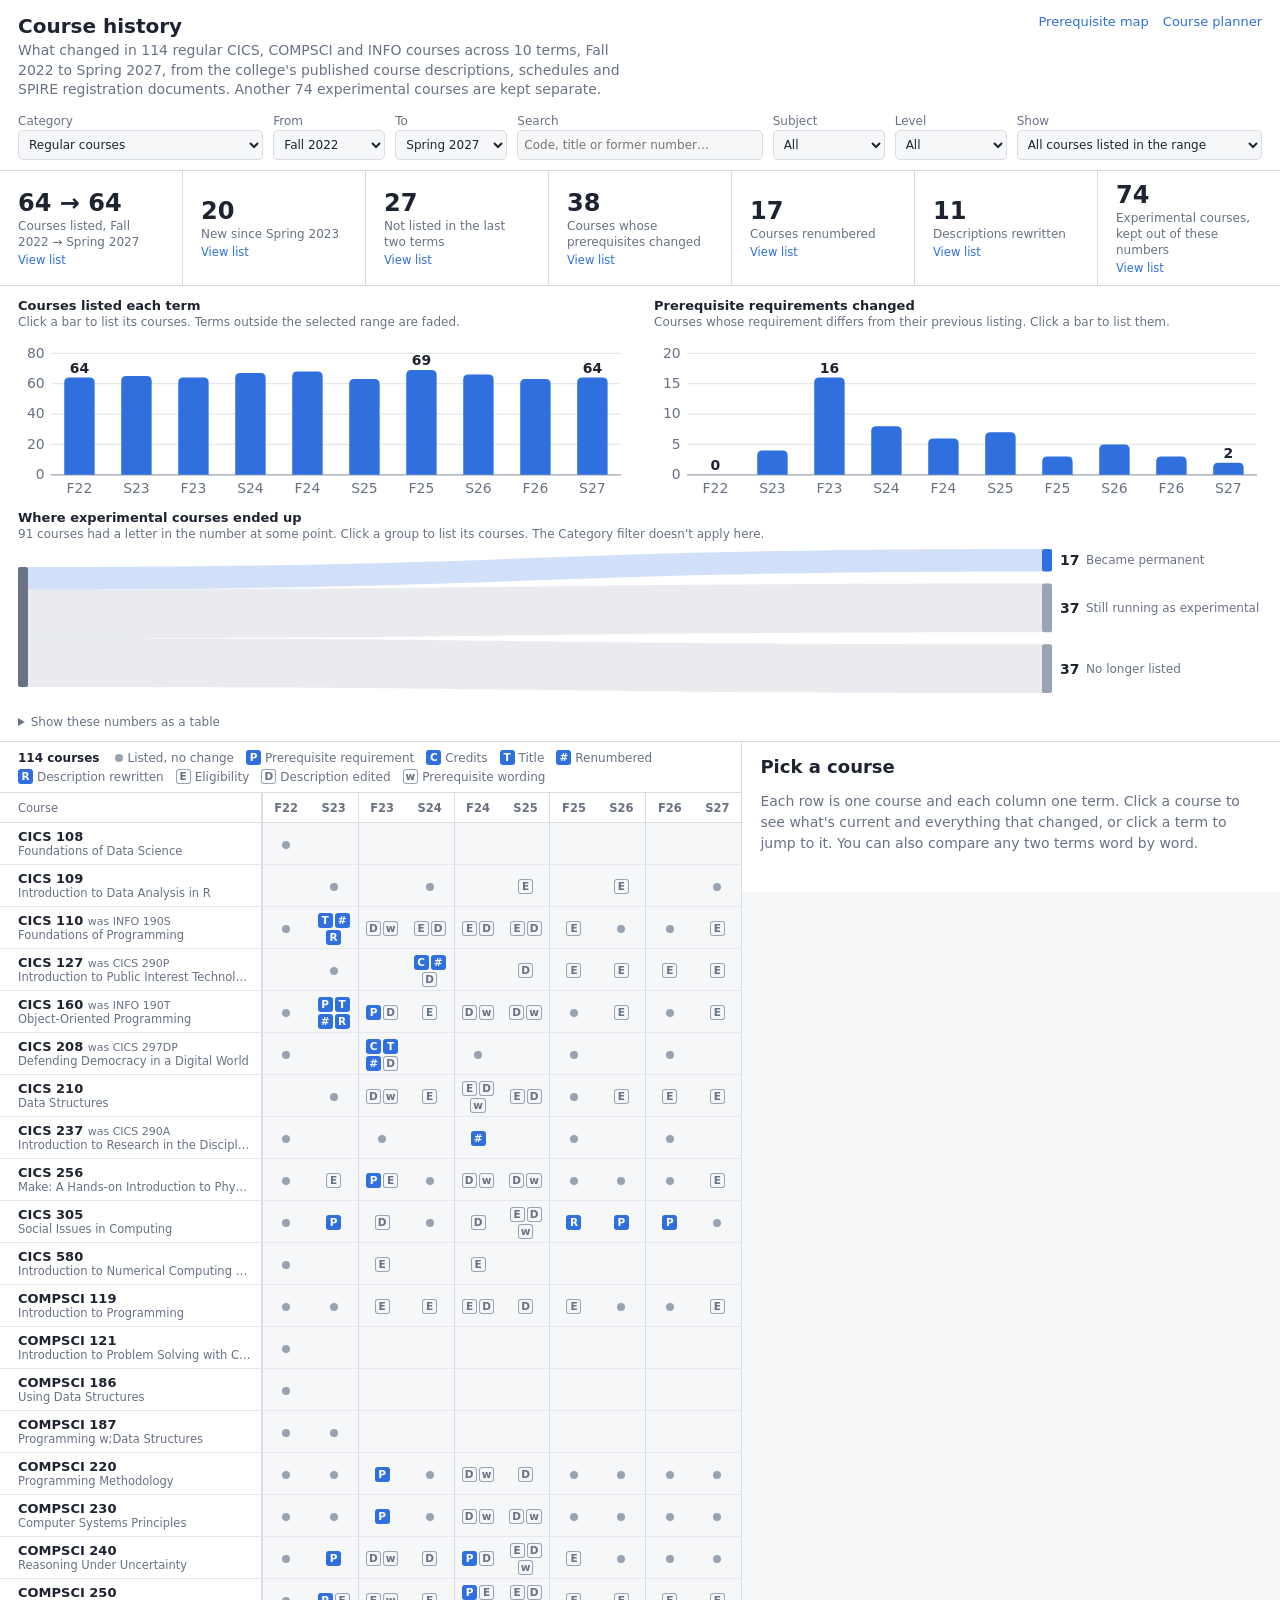
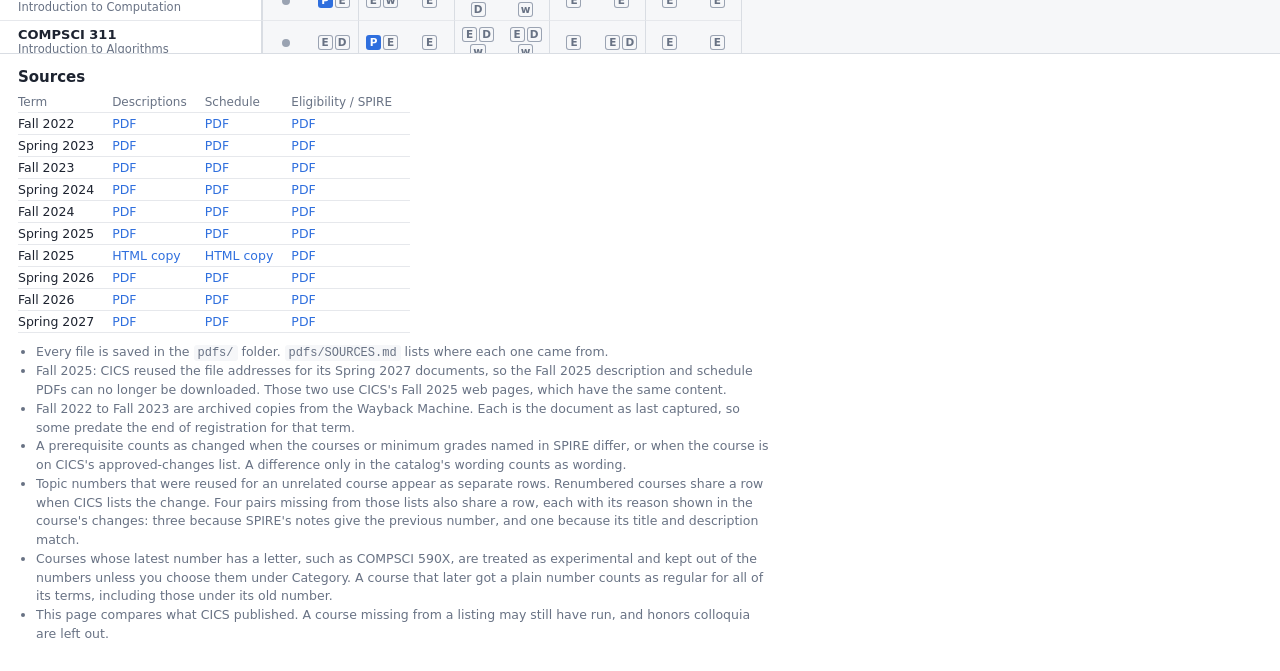
==== index.html @ 748aa666 "Add CICS course history site and course planner Co-Authored-By: Claude Opus 5.5 <noreply@anthropic.c" ====
<!DOCTYPE html>
<html lang="en">
<head>
  <meta charset="utf-8">
  <meta name="viewport" content="width=device-width, initial-scale=1">
  <title>Course History</title>
  <link rel="stylesheet" href="style.css">
  <link rel="stylesheet" href="history.css">
</head>
<body class="history">
  <header id="h-head">
    <div>
      <h1>Course history</h1>
      <p id="h-sub" class="muted"></p>
    </div>
    <nav class="h-nav">
      <a href="map.html">Prerequisite map</a>
      <a href="planner.html">Course planner</a>
    </nav>
  </header>

  <section id="h-filters" aria-label="Filters">
    <label class="wide">Category
      <select id="f-category">
        <option value="regular">Regular courses</option>
        <option value="experimental">Experimental (letter in the number)</option>
        <option value="all">All courses</option>
      </select>
    </label>
    <label>From <select id="f-from"></select></label>
    <label>To <select id="f-to"></select></label>
    <label class="wide">Search <input id="f-search" type="search" placeholder="Code, title or former number…"></label>
    <label>Subject
      <select id="f-subject"><option value="">All</option><option>CICS</option><option>COMPSCI</option><option>INFO</option></select>
    </label>
    <label>Level
      <select id="f-level">
        <option value="">All</option>
        <option value="100">100</option><option value="200">200</option><option value="300">300</option><option value="400">400</option>
        <option value="500">500</option><option value="600">600</option><option value="700">700+</option>
      </select>
    </label>
    <label class="wide">Show
      <select id="f-show">
        <option value="">All courses listed in the range</option>
        <option value="any">Any change</option>
        <option value="prereq">Prerequisite requirement changed</option>
        <option value="prereq-wording">Prerequisite wording changed</option>
        <option value="credits">Credits changed</option>
        <option value="title">Title changed</option>
        <option value="number">Renumbered</option>
        <option value="rewrite">Description rewritten</option>
        <option value="description">Description edited</option>
        <option value="eligibility">Eligibility changed</option>
        <option value="new">New in the range</option>
        <option value="gone">Not listed lately</option>
      </select>
    </label>
  </section>

  <section id="h-stats" aria-label="Summary for the selected range"></section>

  <section id="h-drill" aria-label="List behind the selected summary" hidden></section>

  <section id="h-charts"></section>

  <section id="h-main">
    <div id="h-left">
      <div id="h-legend"></div>
      <div id="h-matrix-wrap"><table id="h-matrix"></table></div>
    </div>
    <aside id="h-detail"></aside>
  </section>

  <section id="h-sources"></section>

  <div id="h-tip" role="status" hidden></div>

  <script src="history-data.js"></script>
  <script src="history.js"></script>
</body>
</html>
---- style.css ----
:root {
  --bg: #f6f7f9;
  --panel: #ffffff;
  --border: #d9dde3;
  --text: #1d2330;
  --muted: #687284;
  --accent: #2f6fde;
  --accent-soft: #e4edfc;
  --warn: #c7501a;
  --warn-soft: #fdeee6;
  --ok: #2b8a4b;
  --col: #eef0f4;
  --col-alt: #e6e9ee;
  --edge: #9aa3b2;
  --node: #ffffff;
  font-family: system-ui, -apple-system, "Segoe UI", sans-serif;
  font-size: 14px;
  color-scheme: light dark;
}

@media (prefers-color-scheme: dark) {
  :root {
    --bg: #15181e;
    --panel: #1d2129;
    --border: #353b47;
    --text: #e3e6ec;
    --muted: #9099a8;
    --accent: #6d9cf5;
    --accent-soft: #263553;
    --warn: #f08a55;
    --warn-soft: #3d2619;
    --ok: #5cc27d;
    --col: #1a1e25;
    --col-alt: #20252e;
    --edge: #5c6577;
    --node: #252a34;
  }
}

* { box-sizing: border-box; }

body {
  margin: 0;
  height: 100vh;
  background: var(--bg);
  color: var(--text);
  overflow: hidden;
}

/* The layout lives in #app rather than on body so elements that browser
   extensions inject into body can't take a grid cell and shift the panes. */
#app {
  height: 100%;
  display: grid;
  grid-template-columns: 290px 1fr;
  grid-template-rows: 100%;
}

body.dragging, body.dragging * { cursor: grabbing !important; user-select: none; }
body.resizing, body.resizing * { cursor: row-resize !important; user-select: none; }

h1 { font-size: 17px; margin: 0; }
h2 { font-size: 15px; margin: 0 0 8px; }
h3 { font-size: 13px; margin: 16px 0 6px; text-transform: uppercase; letter-spacing: .04em; color: var(--muted); }

input, select, textarea, button {
  font: inherit;
  color: inherit;
  background: var(--bg);
  border: 1px solid var(--border);
  border-radius: 5px;
  padding: 4px 6px;
}
input, select, textarea { width: 100%; }
input:not([type=radio]):not([type=checkbox]), select, button { height: 30px; }
button { cursor: pointer; background: var(--panel); white-space: nowrap; }
button:hover { border-color: var(--accent); }
button.danger:hover { border-color: var(--warn); color: var(--warn); }
label { display: block; font-size: 12px; color: var(--muted); margin-bottom: 6px; }
label > input, label > select, label > textarea { margin-top: 2px; color: var(--text); }
code { font-size: 12px; background: var(--bg); padding: 1px 4px; border-radius: 3px; }

.row { display: flex; gap: 8px; align-items: flex-end; }
.row > label { flex: 1; }
.row > button { margin-bottom: 6px; }
.row.buttons { margin-top: 4px; flex-wrap: wrap; }
.muted { color: var(--muted); }
.error { color: var(--warn); }
.hint { margin: 2px 0 6px; font-size: 12px; color: var(--muted); }

/* Sidebar */

#sidebar {
  display: flex;
  flex-direction: column;
  background: var(--panel);
  border-right: 1px solid var(--border);
  min-height: 0;
}
#sidebar section { padding: 12px 14px; border-bottom: 1px solid var(--border); }
#sidebar section.grow { flex: 1; display: flex; flex-direction: column; min-height: 0; border-bottom: none; }
#search { margin-bottom: 8px; }
#nav-history { display: block; padding: 10px 14px; font-size: 12.5px; color: var(--accent); text-decoration: none; border-bottom: 1px solid var(--border); }
#nav-history:hover { text-decoration: underline; }

#catalog { list-style: none; margin: 0; padding: 0; overflow-y: auto; flex: 1; }
#catalog li {
  display: flex;
  align-items: center;
  gap: 6px;
  padding: 5px 6px;
  border-radius: 5px;
  cursor: grab;
  user-select: none;
}
#catalog li:hover { background: var(--bg); }
#catalog li.selected { background: var(--accent-soft); }
#catalog li.in-plan .code { color: var(--accent); }
#catalog .cat-main { flex: 1; min-width: 0; }
#catalog .code { font-weight: 600; }
#catalog .cr { color: var(--muted); font-size: 12px; }
#catalog .title { font-size: 12px; color: var(--muted); white-space: nowrap; overflow: hidden; text-overflow: ellipsis; }
#catalog .where { font-size: 11px; color: var(--accent); white-space: nowrap; }
#catalog .add { padding: 0 8px; font-size: 16px; line-height: 22px; }

/* Main graph */

main { display: flex; flex-direction: column; min-width: 0; min-height: 0; position: relative; }

#summary {
  display: flex;
  align-items: baseline;
  flex-wrap: wrap;
  gap: 18px;
  padding: 12px 18px;
  border-bottom: 1px solid var(--border);
  background: var(--panel);
  color: var(--muted);
}
#summary h1 { color: var(--text); }
.warn-text { color: var(--warn); }
.legend { margin-left: auto; font-size: 12px; display: flex; align-items: center; gap: 6px; }
.lg { display: inline-block; width: 22px; height: 0; border-top: 2px solid var(--edge); margin-left: 8px; }
.lg.dashed { border-top-style: dashed; }
.lg.red { border-color: var(--warn); }
.lg.auto { width: 14px; height: 12px; border: 1.5px dashed var(--muted); border-radius: 3px; }

#graph-wrap { flex: 1; overflow: auto; position: relative; }
#board { position: relative; }
#board svg { position: absolute; left: 0; top: 0; pointer-events: none; }

.col { position: absolute; top: 0; background: var(--col); border-right: 1px solid var(--border); }
.col:nth-child(even) { background: var(--col-alt); }
.col.transfer, .col.unsched { background: repeating-linear-gradient(135deg, var(--col), var(--col) 8px, var(--col-alt) 8px, var(--col-alt) 16px); }
.col.drop { outline: 2px solid var(--accent); outline-offset: -2px; background: var(--accent-soft); }
.col-head {
  position: sticky;
  top: 0;
  height: 52px;
  padding: 8px 12px;
  background: var(--panel);
  border-bottom: 1px solid var(--border);
  z-index: 3;
}
.col-title { font-weight: 600; white-space: nowrap; overflow: hidden; text-overflow: ellipsis; }
.col-sub { font-size: 12px; color: var(--muted); }
.col-head.over .col-sub, .col-head.under .col-sub { color: var(--warn); font-weight: 600; }

.edge { fill: none; stroke: var(--edge); stroke-width: 1.5; }
.edge.coreq { stroke-dasharray: 5 4; }
.edge.bad { stroke: var(--warn); stroke-width: 2; }
.edge.hi { stroke: var(--accent); stroke-width: 2.2; }
.edge.dim { opacity: .18; }
.arrowhead { fill: var(--edge); }
.arrowhead.hi { fill: var(--accent); }
.arrowhead.bad { fill: var(--warn); }

.node {
  position: absolute;
  z-index: 2;
  padding: 6px 8px;
  background: var(--node);
  border: 1.5px solid var(--border);
  border-radius: 7px;
  cursor: grab;
  user-select: none;
  box-shadow: 0 1px 2px rgb(0 0 0 / .06);
  transition: opacity .12s;
}
.node:hover { border-color: var(--accent); }
.node.selected { border-color: var(--accent); box-shadow: 0 0 0 3px var(--accent-soft); }
.node.auto { border-style: dashed; }
.node.warn { border-color: var(--warn); background: linear-gradient(var(--warn-soft), var(--node) 70%); }
.node.stub .title { font-style: italic; }
.node.waived { border-style: dotted; }
.node.waived .cr { font-style: italic; }
.node.dim { opacity: .35; }
.node-top { display: flex; justify-content: space-between; gap: 4px; }
.node .code { font-weight: 600; font-size: 13px; }
.node .cr { font-size: 11px; color: var(--muted); }
.node .title { font-size: 11.5px; color: var(--muted); white-space: nowrap; overflow: hidden; text-overflow: ellipsis; margin-top: 2px; }
.node .badge {
  position: absolute;
  top: -8px;
  right: -8px;
  background: var(--warn);
  color: #fff;
  font-size: 10px;
  font-weight: 700;
  border-radius: 9px;
  padding: 1px 5px;
}

.ghost {
  position: fixed;
  z-index: 100;
  pointer-events: none;
  padding: 4px 8px;
  background: var(--accent);
  color: #fff;
  border-radius: 5px;
  font-weight: 600;
  box-shadow: 0 3px 10px rgb(0 0 0 / .25);
}

#toast {
  position: absolute;
  top: 64px;
  left: 50%;
  transform: translateX(-50%);
  max-width: 80%;
  padding: 8px 14px;
  background: var(--text);
  color: var(--bg);
  border-radius: 6px;
  box-shadow: 0 3px 12px rgb(0 0 0 / .2);
  z-index: 10;
}

/* Details pane (below the graph) */

#splitter {
  height: 6px;
  flex: none;
  cursor: row-resize;
  background: var(--panel);
  border-top: 1px solid var(--border);
  position: relative;
}
#splitter::after {
  content: "";
  position: absolute;
  left: 50%;
  top: 1px;
  width: 40px;
  height: 3px;
  margin-left: -20px;
  border-radius: 2px;
  background: var(--border);
}
#splitter:hover::after { background: var(--accent); }

#details {
  flex: none;
  background: var(--panel);
  overflow-y: auto;
}
.d-grid {
  display: grid;
  grid-template-columns: minmax(230px, 1fr) minmax(260px, 1.3fr) minmax(220px, 1.2fr) minmax(280px, 1.3fr);
  min-height: 100%;
}
.d-grid > section { padding: 12px 16px; border-right: 1px solid var(--border); min-width: 0; }
.d-grid > section:last-child { border-right: none; }
.d-grid.empty { grid-template-columns: repeat(3, 1fr); }
.d-grid.empty p { color: var(--muted); line-height: 1.45; margin: 0; }
#details h2 { font-size: 18px; margin-bottom: 2px; }
#details h3:first-child { margin-top: 0; }
#details .subtitle { font-weight: 500; }
#details .facts { color: var(--muted); font-size: 12px; margin: 4px 0 10px; }
#details a { color: var(--accent); text-decoration: none; }
#details a:hover { text-decoration: underline; }
.d-info > button { margin: 2px 4px 2px 0; }
.auto-tag { border: 1px dashed var(--muted); border-radius: 3px; padding: 0 4px; }
.notes { font-size: 12.5px; line-height: 1.45; color: var(--muted); }

.warnings { list-style: none; padding: 8px 10px; margin: 10px 0; background: var(--warn-soft); color: var(--warn); border-radius: 6px; font-size: 12.5px; }
.warnings li + li { margin-top: 4px; }

.grp ul { list-style: none; margin: 2px 0 0; padding-left: 12px; border-left: 2px solid var(--border); }
.grp li { margin: 4px 0; }
.grp-label { font-size: 12px; font-weight: 600; color: var(--muted); display: flex; gap: 10px; align-items: center; }
.grp.or > ul { border-left-color: var(--accent); }
.grp.or > ul > li { display: flex; align-items: flex-start; gap: 4px; }
.grp.or > ul > li > label { margin: 0; }
.grp.or > ul > li.inactive > :not(label) { opacity: .45; }
.grp input[type=radio] { width: auto; margin: 2px 2px 0 0; }
.auto-opt { display: inline-flex; align-items: center; margin: 0; font-weight: 400; }

.leaf { display: inline-flex; gap: 6px; align-items: baseline; }
.leaf small { font-size: 11px; color: var(--muted); }
.leaf.ok small { color: var(--ok); }
.leaf.missing small, .leaf.late small { color: var(--warn); }

#prereq-check { font-size: 12px; margin: -2px 0 8px; min-height: 1em; }

button.link {
  height: auto;
  padding: 0 2px;
  border: none;
  background: none;
  font-size: 11px;
  color: var(--muted);
  text-decoration: underline dotted;
  visibility: hidden;
}
.leaf:hover button.link, .leaf.waived button.link { visibility: visible; }
button.link:hover { color: var(--accent); }
#details .leaf.waived > a { text-decoration: line-through; }
.leaf.waived small { color: var(--muted); font-style: italic; }
---- history.css ----
/* Course history page. Tokens and form controls come from style.css. */

:root { --bar: #2f6fde; --grid: #e6e8ec; --ins: #dcefe2; --del: #fbe3da; }

@media (prefers-color-scheme: dark) {
  :root { --bar: #3987e5; --grid: #2b303a; --ins: #1f3b2a; --del: #47281b; }
}

body.history {
  height: auto;
  min-height: 100vh;
  overflow: auto;
}

#h-head {
  display: flex;
  justify-content: space-between;
  align-items: flex-start;
  gap: 16px;
  padding: 14px 18px 10px;
  background: var(--panel);
}
#h-head h1 { font-size: 20px; }
#h-sub { margin: 3px 0 0; max-width: 70ch; line-height: 1.4; }
.h-nav { display: flex; gap: 14px; flex-wrap: wrap; justify-content: flex-end; flex: none; }
.h-nav a { color: var(--accent); text-decoration: none; white-space: nowrap; font-size: 13px; }
.h-nav a:hover { text-decoration: underline; }

#h-filters {
  display: flex;
  flex-wrap: wrap;
  gap: 10px;
  align-items: flex-end;
  padding: 4px 18px 10px;
  background: var(--panel);
  border-bottom: 1px solid var(--border);
}
#h-filters label { flex: 0 1 112px; margin: 0; }
#h-filters label.wide { flex: 1 1 210px; }

/* Summary */

#h-stats {
  display: grid;
  grid-template-columns: repeat(auto-fit, minmax(150px, 1fr));
  gap: 1px;
  background: var(--panel);
  border-bottom: 1px solid var(--border);
}
.stat {
  outline: 1px solid var(--border);
  display: block;
  width: 100%;
  height: auto;
  padding: 10px 18px;
  background: var(--panel);
  border: 0;
  border-radius: 0;
  text-align: left;
  white-space: normal;
}
.stat .n { display: block; font-size: 24px; font-weight: 600; line-height: 1.2; }
.stat .l { display: block; font-size: 12px; color: var(--muted); line-height: 1.35; }
.stat .more { display: block; margin-top: 3px; font-size: 11.5px; color: var(--accent); }
.stat:focus-visible { outline: 2px solid var(--accent); outline-offset: -2px; }
button.stat:hover { background: var(--accent-soft); }
button.stat[aria-expanded=true] { background: var(--accent-soft); box-shadow: inset 0 -2px 0 var(--accent); }

#h-drill { padding: 12px 18px 14px; background: var(--panel); border-bottom: 1px solid var(--border); }
#h-drill[hidden] { display: none; }
.drill-head { display: flex; justify-content: space-between; align-items: flex-start; gap: 16px; }
.drill-head h2 { margin: 0; }
.drill-head h2 .muted { font-weight: 400; }
.drill-head p { margin: 2px 0 8px; font-size: 12.5px; line-height: 1.4; max-width: 90ch; }
.drill-wrap { max-height: 340px; overflow: auto; border: 1px solid var(--border); border-radius: 6px; }
.drill-wrap table { width: 100%; border-collapse: separate; border-spacing: 0; font-size: 12.5px; line-height: 1.4; }
.drill-wrap th {
  position: sticky;
  top: 0;
  padding: 6px 10px;
  background: var(--panel);
  border-bottom: 1px solid var(--border);
  color: var(--muted);
  font-size: 12px;
  font-weight: 600;
  text-align: left;
  white-space: nowrap;
}
.drill-wrap td { padding: 5px 10px; border-bottom: 1px solid var(--grid); vertical-align: top; font-variant-numeric: tabular-nums; }
.drill-wrap td:first-child { white-space: nowrap; }
.drill-wrap td b { font-weight: 600; }
.drill-wrap tbody tr { cursor: pointer; }
.drill-wrap tbody tr:hover td, .drill-wrap tbody tr:focus td { background: var(--accent-soft); }
.drill-wrap tbody tr:focus { outline: none; }

/* Charts */

#h-charts {
  display: grid;
  grid-template-columns: repeat(2, minmax(0, 1fr));
  gap: 0 28px;
  padding: 12px 18px 6px;
  background: var(--panel);
  border-bottom: 1px solid var(--border);
}
.chart h3 { margin: 0; color: var(--text); text-transform: none; letter-spacing: 0; font-size: 13px; }
.chart p { margin: 2px 0 4px; font-size: 12px; color: var(--muted); }
.chart svg { display: block; width: 100%; height: auto; overflow: visible; }
.chart .grid { stroke: var(--grid); stroke-width: 1; }
.chart .base { stroke: var(--edge); stroke-width: 1; }
.chart text { fill: var(--muted); font-size: 11px; font-variant-numeric: tabular-nums; }
.chart text.val { fill: var(--text); font-weight: 600; }
.chart .bar { fill: var(--bar); }
.chart .out .bar { opacity: .25; }
.chart .hit { fill: transparent; }
.chart g.col { cursor: pointer; }
.chart g.col:hover .hit, .chart g.col:focus .hit, .chart g.col.sel .hit { fill: var(--accent-soft); }
.chart g.col.sel text { fill: var(--text); font-weight: 600; }
.chart.wide { grid-column: 1 / -1; margin: 10px 0 4px !important; }
.chart .ribbon { opacity: .22; transition: opacity .12s; }
.chart .ribbon.main { fill: var(--bar); }
.chart .ribbon.rest { fill: var(--edge); }
.chart g.col:hover .ribbon, .chart g.col:focus .ribbon, .chart g.col.sel .ribbon { opacity: .5; }
.chart .flow-bar.main { fill: var(--bar); }
.chart .flow-bar.rest { fill: var(--edge); }
.chart .flow-source { fill: var(--muted); }
.chart text.flow-n { fill: var(--text); font-size: 14px; font-weight: 600; font-variant-numeric: normal; }
.chart text.flow-l { fill: var(--muted); font-size: 12px; }
.chart g.col:focus { outline: none; }

#h-tip {
  position: fixed;
  z-index: 20;
  padding: 6px 9px;
  background: var(--text);
  color: var(--bg);
  border-radius: 5px;
  font-size: 12px;
  line-height: 1.35;
  pointer-events: none;
  max-width: 260px;
}

details.table-view { grid-column: 1 / -1; font-size: 12px; margin: 2px 0 6px; }
details.table-view summary { cursor: pointer; color: var(--muted); }
details.table-view table { border-collapse: collapse; margin-top: 6px; font-variant-numeric: tabular-nums; }
details.table-view th, details.table-view td { padding: 2px 12px 2px 0; text-align: right; border-bottom: 1px solid var(--grid); }
details.table-view th:first-child, details.table-view td:first-child { text-align: left; }

/* Matrix + detail */

#h-main {
  display: grid;
  grid-template-columns: minmax(0, 1fr) minmax(360px, 42%);
  align-items: start;
}
#h-left { min-width: 0; border-right: 1px solid var(--border); }

#h-legend {
  display: flex;
  flex-wrap: wrap;
  gap: 4px 12px;
  align-items: center;
  padding: 8px 18px;
  font-size: 12px;
  color: var(--muted);
  background: var(--panel);
  border-bottom: 1px solid var(--border);
}
#h-count { color: var(--text); font-weight: 600; margin-right: 4px; }
.lg-item { display: inline-flex; align-items: center; gap: 4px; white-space: nowrap; }

#h-matrix-wrap { overflow: auto; max-height: calc(100vh - 40px); }
#h-matrix { border-collapse: separate; border-spacing: 0; width: 100%; }
#h-matrix th, #h-matrix td { border-bottom: 1px solid var(--grid); padding: 0; }
#h-matrix thead th {
  position: sticky;
  top: 0;
  z-index: 3;
  height: 30px;
  background: var(--panel);
  font-size: 11.5px;
  font-weight: 600;
  color: var(--muted);
  border-bottom: 1px solid var(--border);
}
#h-matrix thead th.out { font-weight: 400; opacity: .55; }
#h-matrix .name {
  position: sticky;
  left: 0;
  z-index: 1;
  background: var(--panel);
  min-width: 190px;
  max-width: 240px;
  padding: 4px 10px 4px 18px;
  text-align: left;
  font-weight: 400;
  border-right: 1px solid var(--border);
}
#h-matrix thead .name { z-index: 4; }
#h-matrix .name .code { display: block; font-weight: 600; font-size: 13px; color: var(--text); }
#h-matrix .name .title { display: block; font-size: 11.5px; color: var(--muted); white-space: nowrap; overflow: hidden; text-overflow: ellipsis; }
#h-matrix .name .was { font-weight: 400; font-size: 11px; color: var(--muted); }
#h-matrix tbody tr { cursor: pointer; }
#h-matrix tbody tr:hover td, #h-matrix tbody tr:hover .name { background: var(--bg); }
#h-matrix tbody tr.selected td, #h-matrix tbody tr.selected .name { background: var(--accent-soft); }
#h-matrix td.cell { min-width: 44px; height: 42px; text-align: center; vertical-align: middle; }
#h-matrix td.cell.fall, #h-matrix thead th.fall { border-left: 1px solid var(--border); }
#h-matrix td.cell.out { opacity: .3; }
#h-matrix td.cell.picked { box-shadow: inset 0 0 0 2px var(--accent); }
#h-matrix td.empty-msg { padding: 24px 18px; color: var(--muted); }

.dot { display: inline-block; width: 8px; height: 8px; border-radius: 50%; background: var(--edge); vertical-align: middle; }
.chips { display: inline-flex; flex-wrap: wrap; gap: 2px; justify-content: center; max-width: 42px; }
.chip {
  display: inline-block;
  min-width: 15px;
  padding: 0 3px;
  border-radius: 3px;
  font-size: 10.5px;
  line-height: 15px;
  font-weight: 700;
  text-align: center;
}
.chip.hard { background: var(--accent); color: #fff; }
.chip.soft { background: none; color: var(--muted); box-shadow: inset 0 0 0 1px var(--edge); font-weight: 600; }
@media (prefers-color-scheme: dark) { .chip.hard, .badge:not(.old) { color: #10131a; } }

/* Detail */

#h-detail {
  position: sticky;
  top: 0;
  max-height: 100vh;
  overflow: auto;
  padding: 0 18px 24px;
  background: var(--panel);
}
.d-empty { padding-top: 14px; }

/* What's current stays in view while the rest of the details scroll. */
.d-pinned {
  position: sticky;
  top: 0;
  z-index: 5;
  margin: 0 -18px 8px;
  padding: 12px 18px 9px;
  background: var(--panel);
  border-bottom: 1px solid var(--border);
}
.pinned-facts { margin-top: 5px; font-size: 12.5px; }
.pinned-pre {
  margin-top: 4px;
  font-size: 12.5px;
  line-height: 1.4;
  display: -webkit-box;
  -webkit-box-orient: vertical;
  -webkit-line-clamp: 2;
  overflow: hidden;
  overflow-wrap: anywhere;
}
.pinned-pre b { font-weight: 600; }
.badge { display: inline-block; padding: 1px 7px; border-radius: 9px; background: var(--accent); color: #fff; font-size: 11px; font-weight: 600; white-space: nowrap; }
.badge.old { background: none; color: var(--muted); box-shadow: inset 0 0 0 1px var(--edge); }

.panel { margin: 10px 0 0; border: 1px solid var(--border); border-radius: 7px; padding: 8px 11px; }
.panel > summary { cursor: pointer; font-size: 13px; font-weight: 600; }
.panel[open] > summary { margin-bottom: 6px; }
.panel > summary .muted { font-weight: 400; }
.panel h4 { margin: 9px 0 2px; font-size: 12px; font-weight: 600; color: var(--muted); }
.panel .note { margin: 0 0 6px; }
.when { list-style: none; margin: 0; padding: 0; }
.when-term { padding: 6px 0; border-top: 1px solid var(--grid); }
.when-term:first-child { border-top: none; }
.when .gap { padding: 5px 0; }
.when .plain { list-style: none; color: var(--muted); }
.linkish { height: auto; padding: 0; border: none; background: none; font-size: 13px; font-weight: 600; color: var(--accent); }
.linkish:hover { text-decoration: underline; }
.when .changes { margin-top: 2px; }
#h-detail h2 { font-size: 18px; margin: 0 0 2px; }
#h-detail .subtitle { font-weight: 500; }
#h-detail .facts { color: var(--muted); font-size: 12px; margin: 4px 0 10px; line-height: 1.45; }
#h-detail h3 { margin: 16px 0 5px; }
#h-detail a { color: var(--accent); text-decoration: none; }
#h-detail a:hover { text-decoration: underline; }
.pair { display: flex; gap: 8px; align-items: flex-end; margin: 10px 0 0; }
.pair label { flex: 1; margin: 0; }
.field { font-size: 13px; line-height: 1.5; margin: 0; overflow-wrap: anywhere; }
.field.small { font-size: 12.5px; color: var(--muted); }
.field ins { background: var(--ins); text-decoration: none; border-radius: 2px; padding: 0 1px; }
.field del { background: var(--del); text-decoration: line-through; border-radius: 2px; padding: 0 1px; }
.nodata { color: var(--muted); font-style: italic; font-size: 12.5px; }
.diffkey { font-size: 11.5px; color: var(--muted); margin: 6px 0 0; }
.sections { list-style: none; margin: 0; padding: 0; font-size: 12.5px; line-height: 1.5; }
.sections-grid { display: grid; grid-template-columns: repeat(auto-fit, minmax(190px, 1fr)); gap: 10px; }
.sections-grid h4 { margin: 0 0 3px; font-size: 12px; color: var(--muted); font-weight: 600; }
.tabs { display: flex; gap: 6px; margin: 10px 0 2px; }
.tab { flex: 1; }
.tab[aria-pressed=true] { background: var(--accent-soft); border-color: var(--accent); font-weight: 600; }

.course-history { list-style: none; margin: 8px 0 0; padding: 0 0 0 14px; border-left: 2px solid var(--border); }
.entry { position: relative; padding: 10px 0 14px; scroll-margin-top: 125px; }
.entry + .entry, .gap + .entry { border-top: 1px solid var(--grid); }
.entry::before {
  content: "";
  position: absolute;
  left: -20px;
  top: 15px;
  width: 10px;
  height: 10px;
  border-radius: 50%;
  background: var(--accent);
  box-shadow: 0 0 0 2px var(--panel);
}
.entry.focus { background: var(--accent-soft); box-shadow: -14px 0 0 var(--accent-soft), 8px 0 0 var(--accent-soft); }
.entry-head { display: flex; justify-content: space-between; align-items: center; gap: 8px; font-size: 14px; }
.entry-head b { font-weight: 600; }
.entry-head button { height: auto; padding: 1px 7px; font-size: 11.5px; }
.entry .facts { margin: 2px 0 0; }
.entry h4 { margin: 9px 0 2px; font-size: 12px; font-weight: 600; color: var(--muted); }
.changes { list-style: none; margin: 6px 0 0; padding: 0; font-size: 12.5px; line-height: 1.45; }
.changes li + li { margin-top: 3px; }
.change { display: flex; gap: 6px; align-items: flex-start; }
.change .chip { flex: none; margin-top: 2px; }
.change b { font-weight: 600; }
.nochange, .same-note { margin: 6px 0 0; font-size: 12px; color: var(--muted); }
.gap { padding: 6px 0; font-size: 12px; font-style: italic; color: var(--muted); border-top: 1px solid var(--grid); }
.listing { margin-top: 8px; font-size: 12.5px; }
.listing summary { cursor: pointer; color: var(--accent); font-size: 12px; }
.official { margin-top: 6px; padding: 5px 8px; background: var(--bg); border-radius: 5px; font-size: 12px; line-height: 1.45; color: var(--muted); overflow-wrap: anywhere; }
.official b { font-weight: 600; color: var(--text); }
.note { padding: 6px 9px; margin: 8px 0 0; background: var(--bg); border-radius: 5px; font-size: 12px; color: var(--muted); line-height: 1.4; }

/* Sources */

#h-sources { padding: 14px 18px 28px; background: var(--panel); border-top: 1px solid var(--border); }
#h-sources h2 { margin: 0 0 6px; }
#h-sources table { border-collapse: collapse; font-size: 12.5px; margin-bottom: 10px; }
#h-sources th, #h-sources td { padding: 3px 18px 3px 0; text-align: left; border-bottom: 1px solid var(--grid); font-weight: 400; }
#h-sources thead th { color: var(--muted); font-size: 12px; }
#h-sources a { color: var(--accent); text-decoration: none; }
#h-sources a:hover { text-decoration: underline; }
#h-sources ul { margin: 0; padding-left: 18px; font-size: 12.5px; line-height: 1.5; color: var(--muted); max-width: 95ch; }

@media (max-width: 960px) {
  #h-head { flex-wrap: wrap; }
  .h-nav { justify-content: flex-start; }
  #h-main, #h-charts { grid-template-columns: minmax(0, 1fr); }
  #h-left { border-right: none; }
  #h-detail { position: static; max-height: none; overflow: visible; border-top: 1px solid var(--border); padding: 0 16px 24px; }
  .d-pinned { margin: 0 -16px 8px; padding: 12px 16px 9px; }
  #h-matrix-wrap { max-height: 70vh; }
  #h-head, #h-filters, #h-drill, #h-charts, #h-sources { padding-left: 16px; padding-right: 16px; }
  .stat { padding: 10px 16px; }
  #h-legend { padding: 8px 16px; }
  #h-matrix .name { padding-left: 16px; min-width: 150px; max-width: 170px; }
}
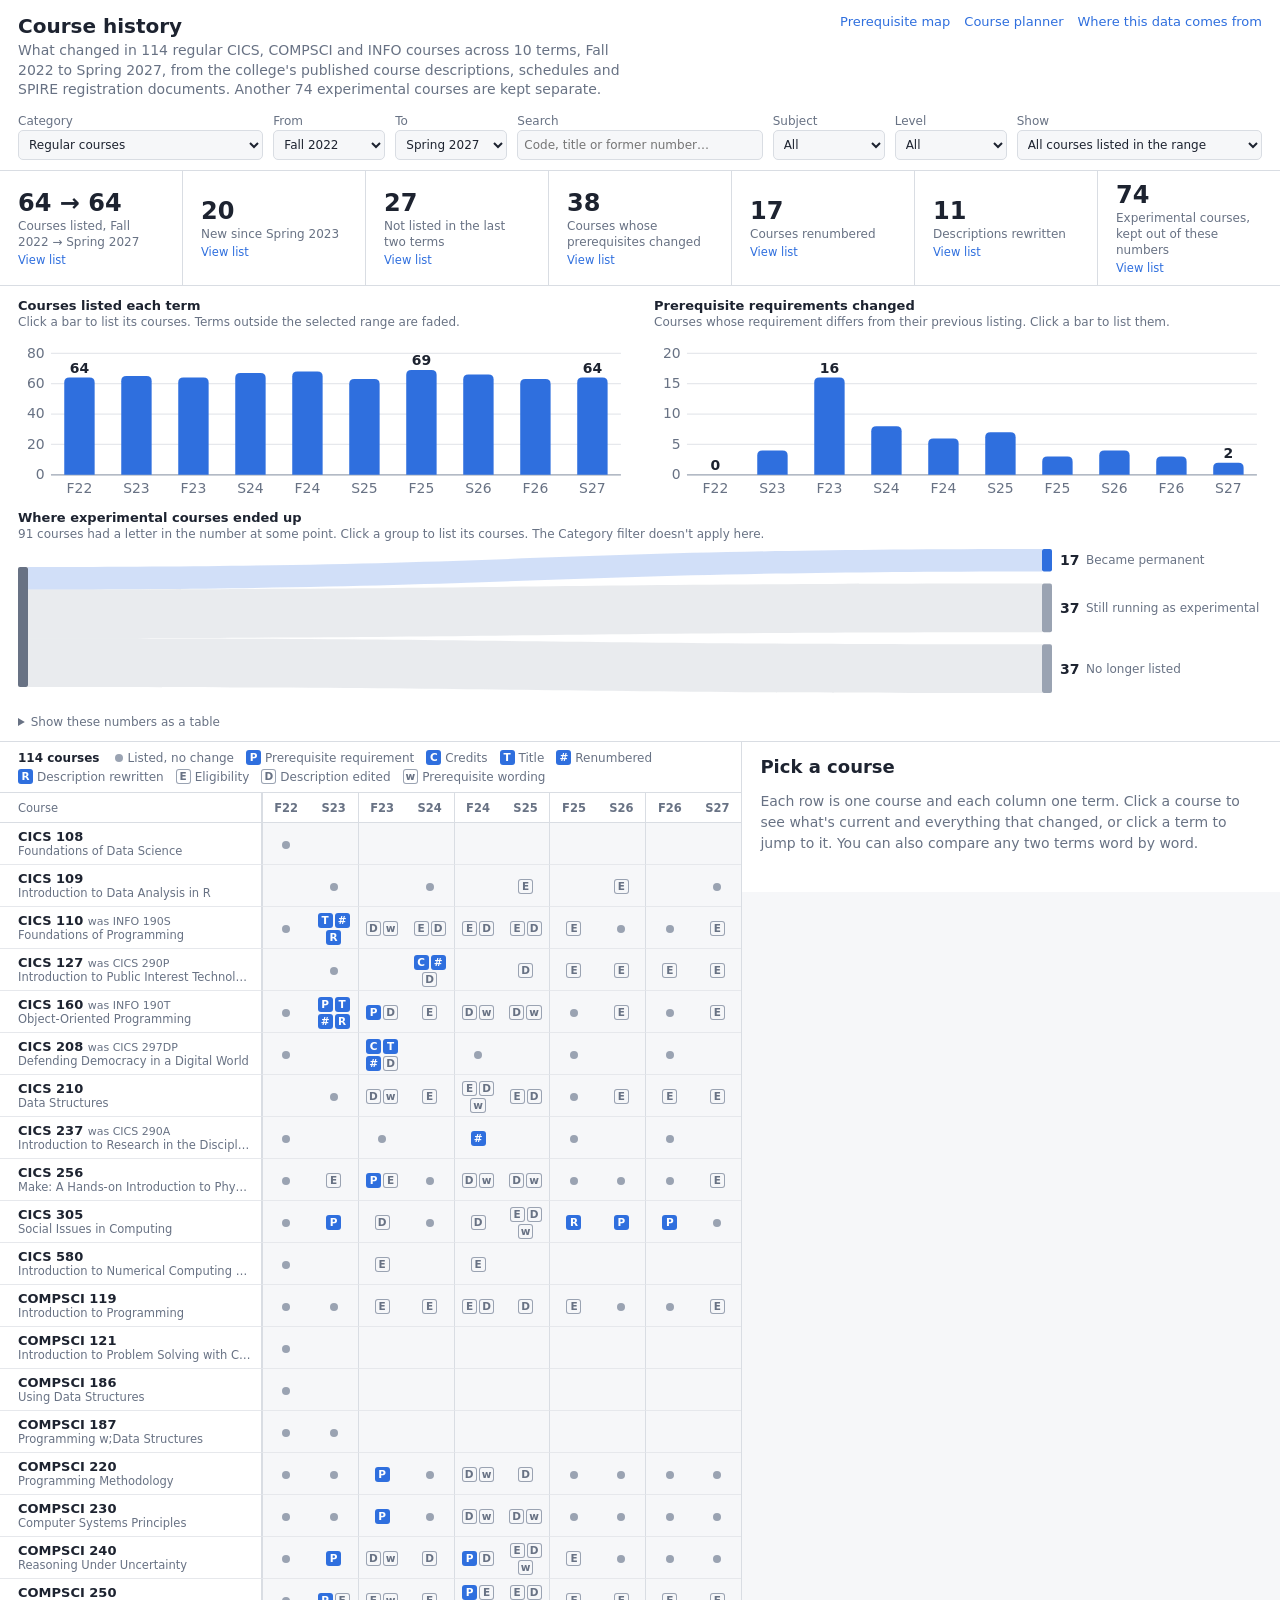
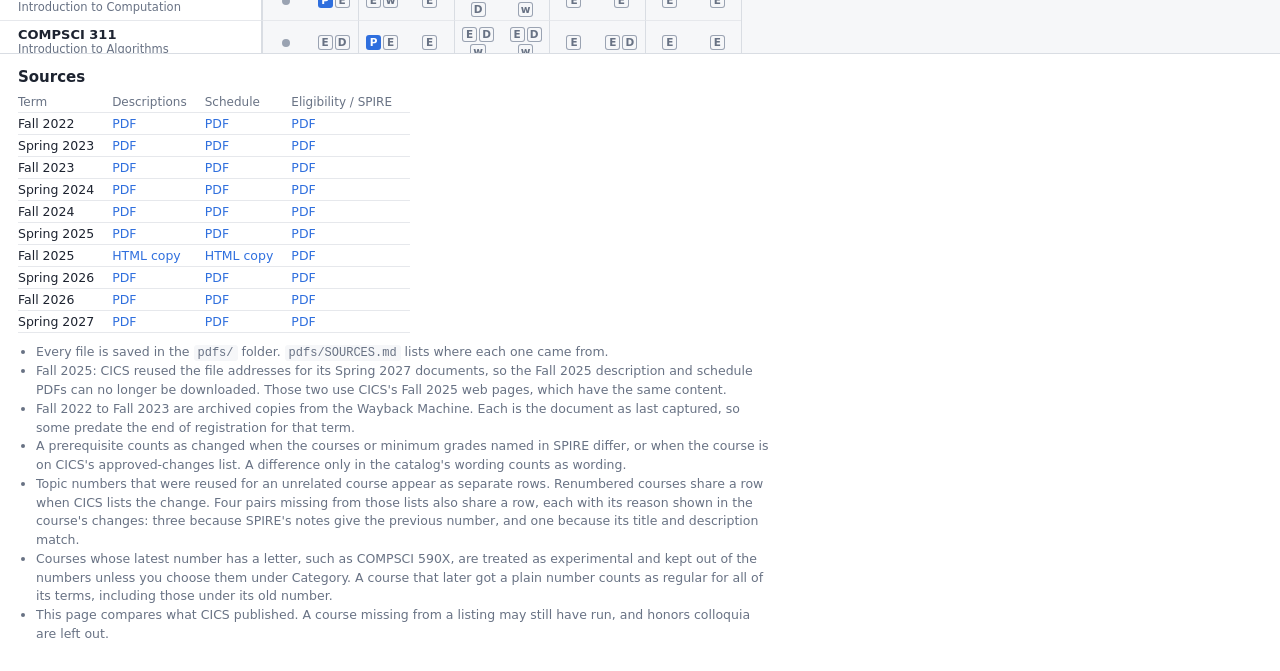
==== commit bfeb68b0: "Add data reliability page and fix COMPSCI 564 prerequisites Add verify.html, which shows where the d" ====
--- a/index.html
+++ b/index.html
@@ -16,6 +16,7 @@
     <nav class="h-nav">
       <a href="map.html">Prerequisite map</a>
       <a href="planner.html">Course planner</a>
+      <a href="verify.html">Where this data comes from</a>
     </nav>
   </header>
 
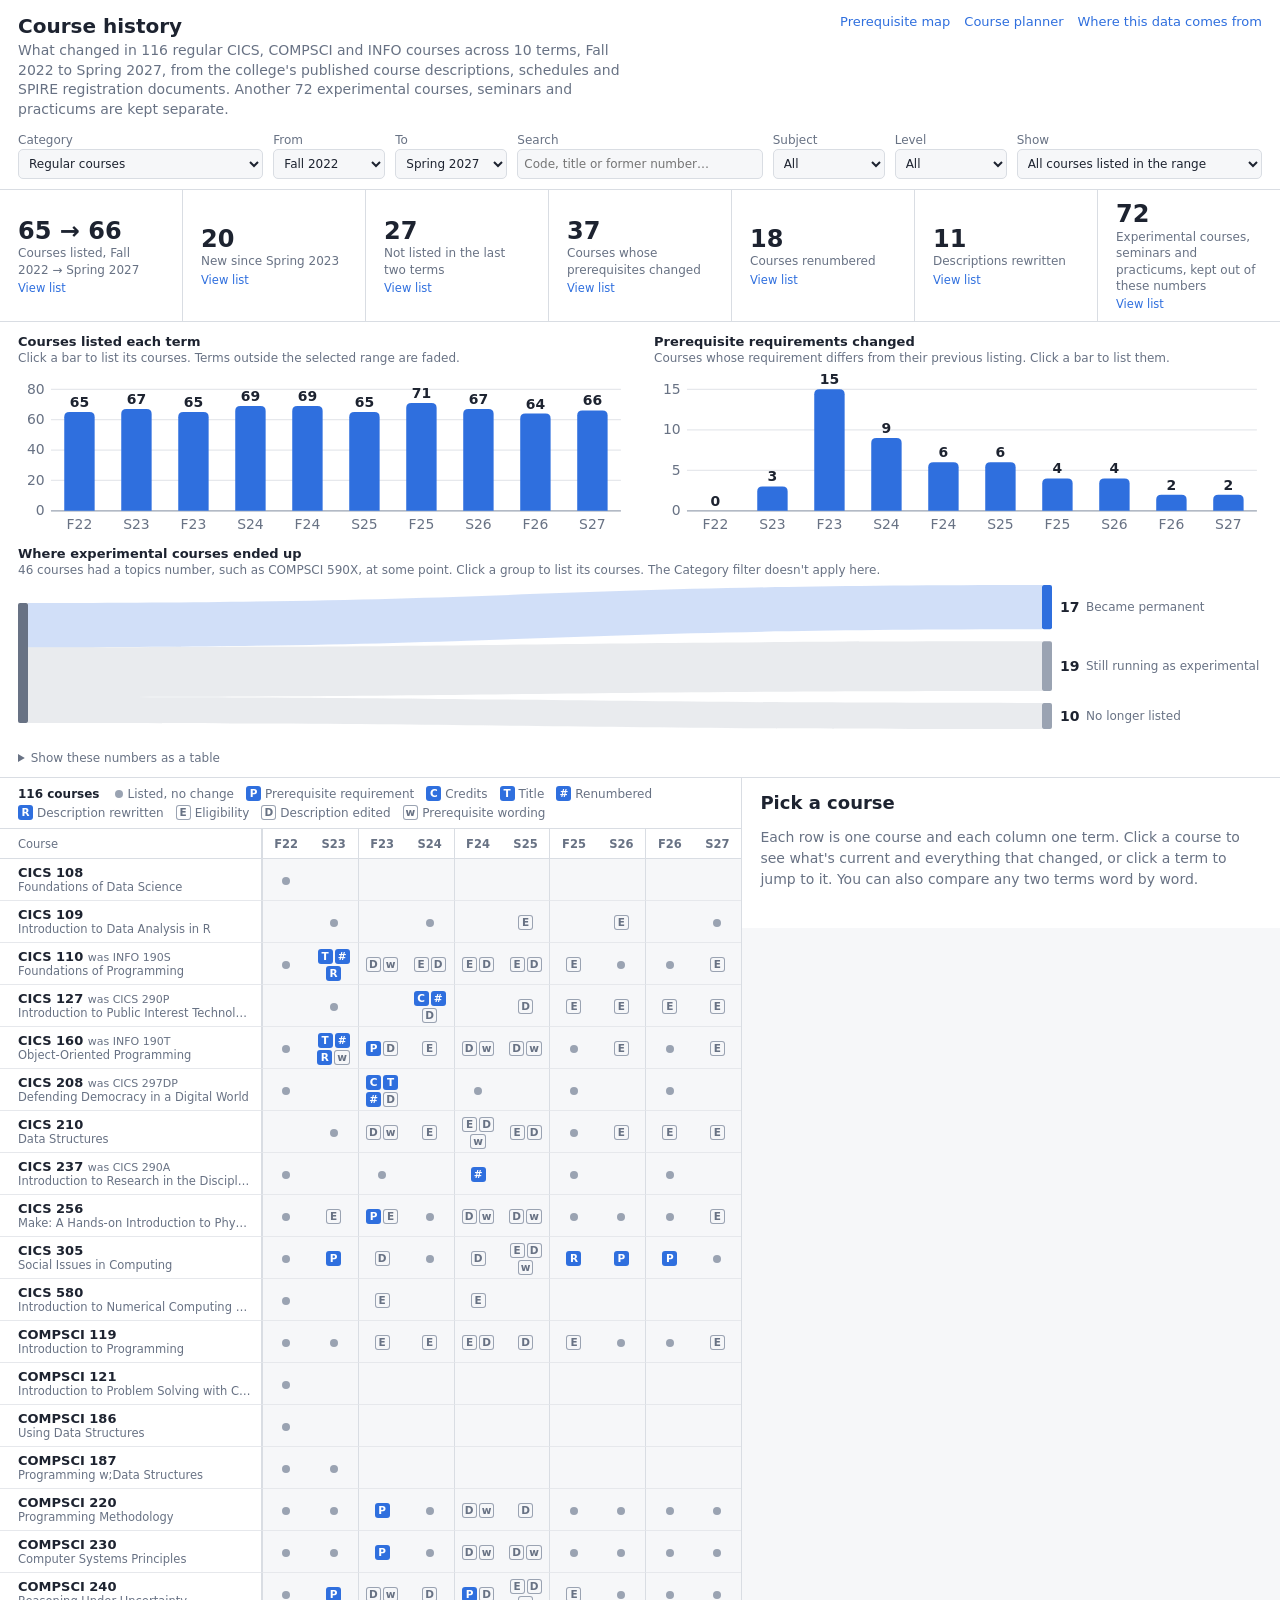
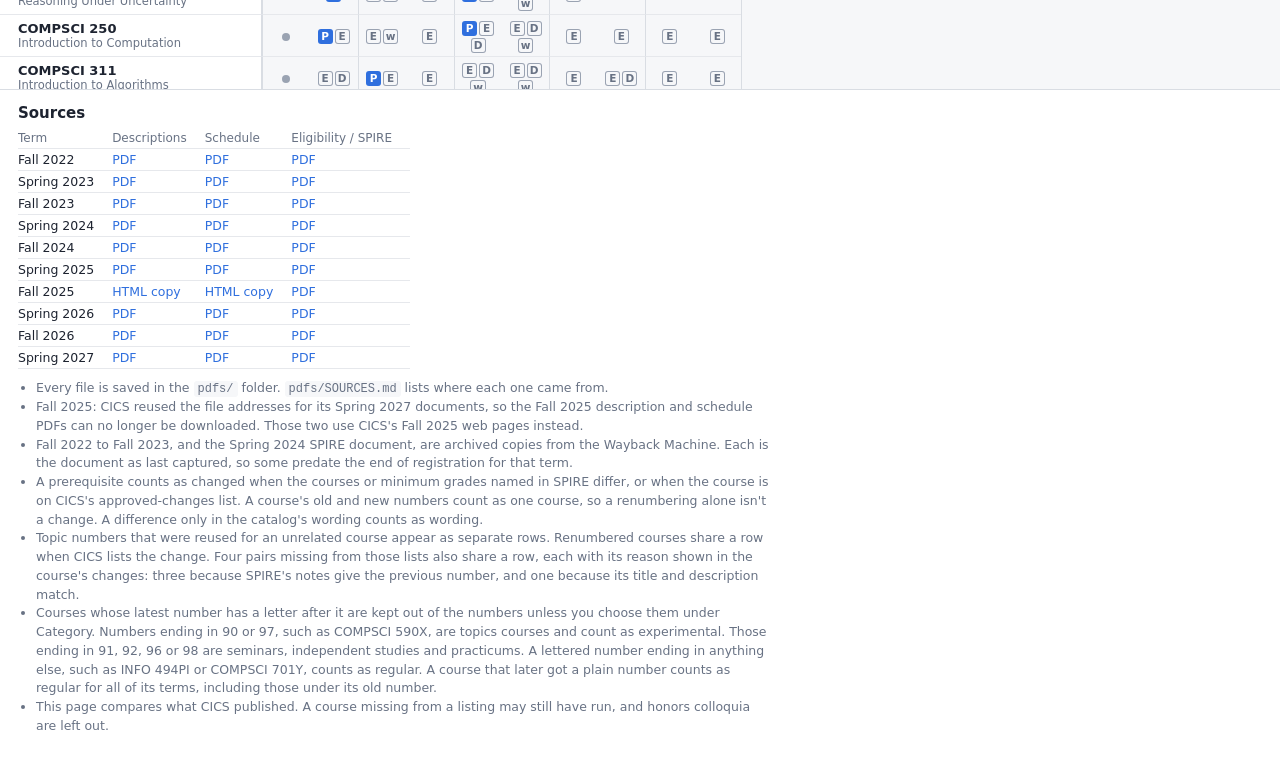
==== commit 64cc54d9: "Separate seminars from experimental courses and narrow the two-season list A letter in a course numb" ====
--- a/index.html
+++ b/index.html
@@ -24,7 +24,8 @@
     <label class="wide">Category
       <select id="f-category">
         <option value="regular">Regular courses</option>
-        <option value="experimental">Experimental (letter in the number)</option>
+        <option value="experimental">Experimental (topics numbers like 590X)</option>
+        <option value="seminar">Seminars, practicums and independent studies</option>
         <option value="all">All courses</option>
       </select>
     </label>
